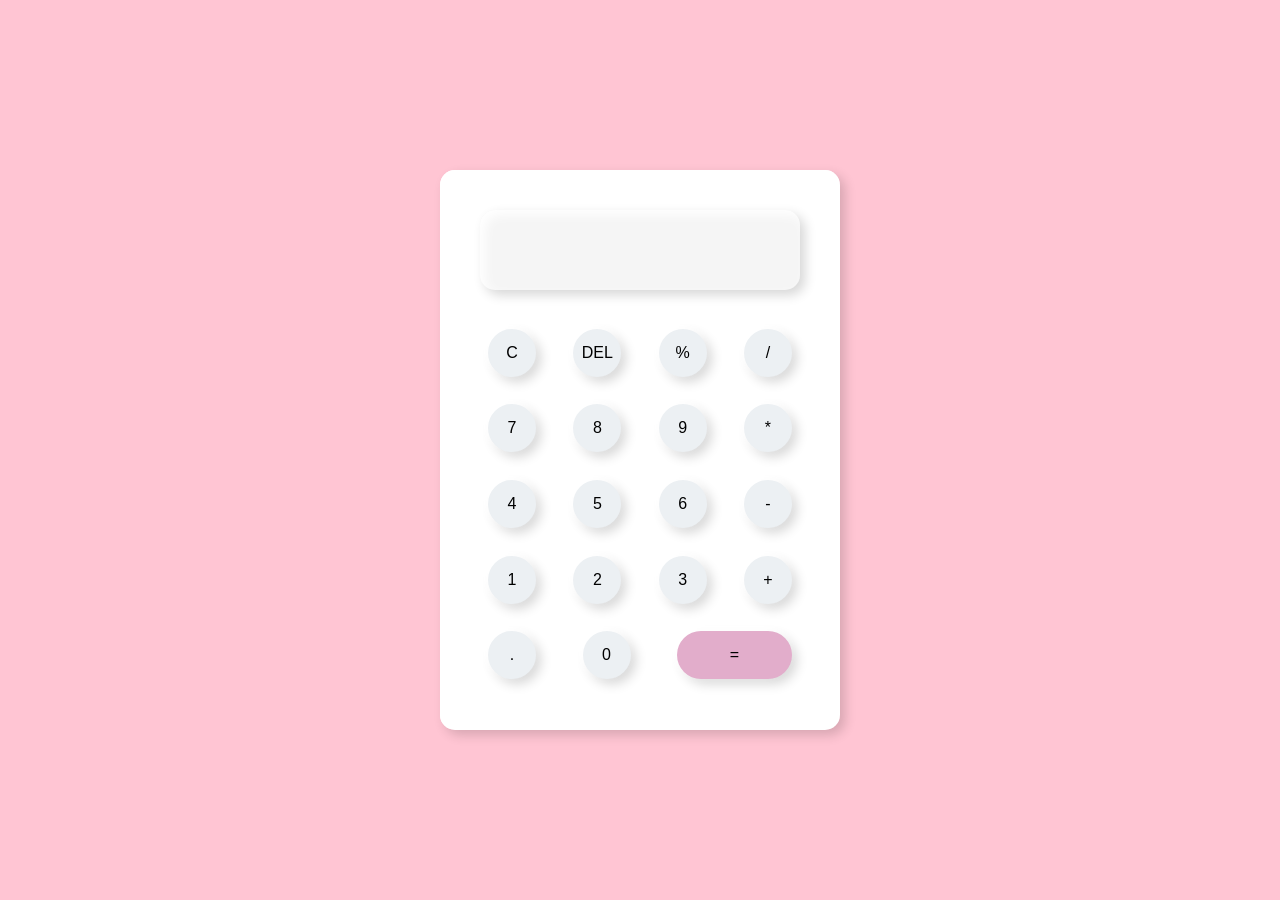
==== miniprojects/calculator/index.html @ 52ec29ca "interface da calculadora" ====
<!DOCTYPE html>
<html lang="en">
<head>
    <meta charset="UTF-8">
    <meta name="viewport" content="width=device-width, initial-scale=1.0">
    <title>Calculadora</title>
    <link rel="stylesheet" href="style.css">
</head>
<body>
    <div class="container">
        <div class="calc">
            <section id="visual"></section>
            <section id="botoes">
                <div id="linhaum">
                    <button>C</button>
                    <button>DEL</button>
                    <button>%</button>
                    <button>/</button>
                </div>
                <div id="linhadois">
                    <button>7</button>
                    <button>8</button>
                    <button>9</button>
                    <button>*</button>
                </div>
                <div id="linhatres">
                    <button>4</button>
                    <button>5</button>
                    <button>6</button>
                    <button>-</button>
                </div>
                <div id="linhaquatro">
                    <button>1</button>
                    <button>2</button>
                    <button>3</button>
                    <button>+</button>
                </div>
                <div id="linhacinco">
                    <button>.</button>
                    <button>0</button>
                    <button id="igual">=</button>
                </div>
            </section>
        </div>
    </div>
</body>
</html>
---- miniprojects/calculator/style.css ----
*{
    margin: 0;
    padding: 0;
}

.container{
    background-color: #ffc5d3;
    height: 100vh;
    display: flex;
    align-items: center;
    justify-content: center;
}

.calc{
    width: 25rem;
    height: 35rem;
    background-color: white;
    border-radius: 15px;
    display: flex;
    align-items: center;
    flex-direction: column;
    box-shadow: inset 5px 5px 12px #ffffff,
                5px 5px 12px rgba(0,0,0,.16);
}

#visual{
    height: 5rem;
    width: 20rem;
    margin-bottom: 30px;
    background-color: #f5f5f5;
    border-radius: 15px;
    margin-top: 40px;
    box-shadow: inset 5px 5px 12px #ffffff,
                5px 5px 12px rgba(0,0,0,.16);
}

#botoes{
    height: 23rem;
    width: 20rem;
    display: flex;
    flex-direction: column;
    gap: 10px;
}

#botoes div{
    display: flex;
    align-items: center;
    justify-content: space-between;
    flex: 1;
}

#botoes #igual{
    width: 115px;
    border-radius: 40px;
    
    background-color: #ecf0f3;
    box-shadow: -5px -5px 12px #ffffff,
                  5px 5px 12px rgba(0,0,0,.16);
                  background-color: rgb(226, 173, 203);
}

#botoes button{
    height: 48px;
    width: 48px;
    background-color: #ecf0f3;
    box-shadow: -5px -5px 12px #ffffff,
                  5px 5px 12px rgba(0,0,0,.16);
                  border: none;
                  border-radius: 50px;
                  margin: 8px;
                  font-size: 16px;
}

#botoes button:hover{
     background-color: rgb(226, 173, 203);
     transition-duration: 0.4s;
}
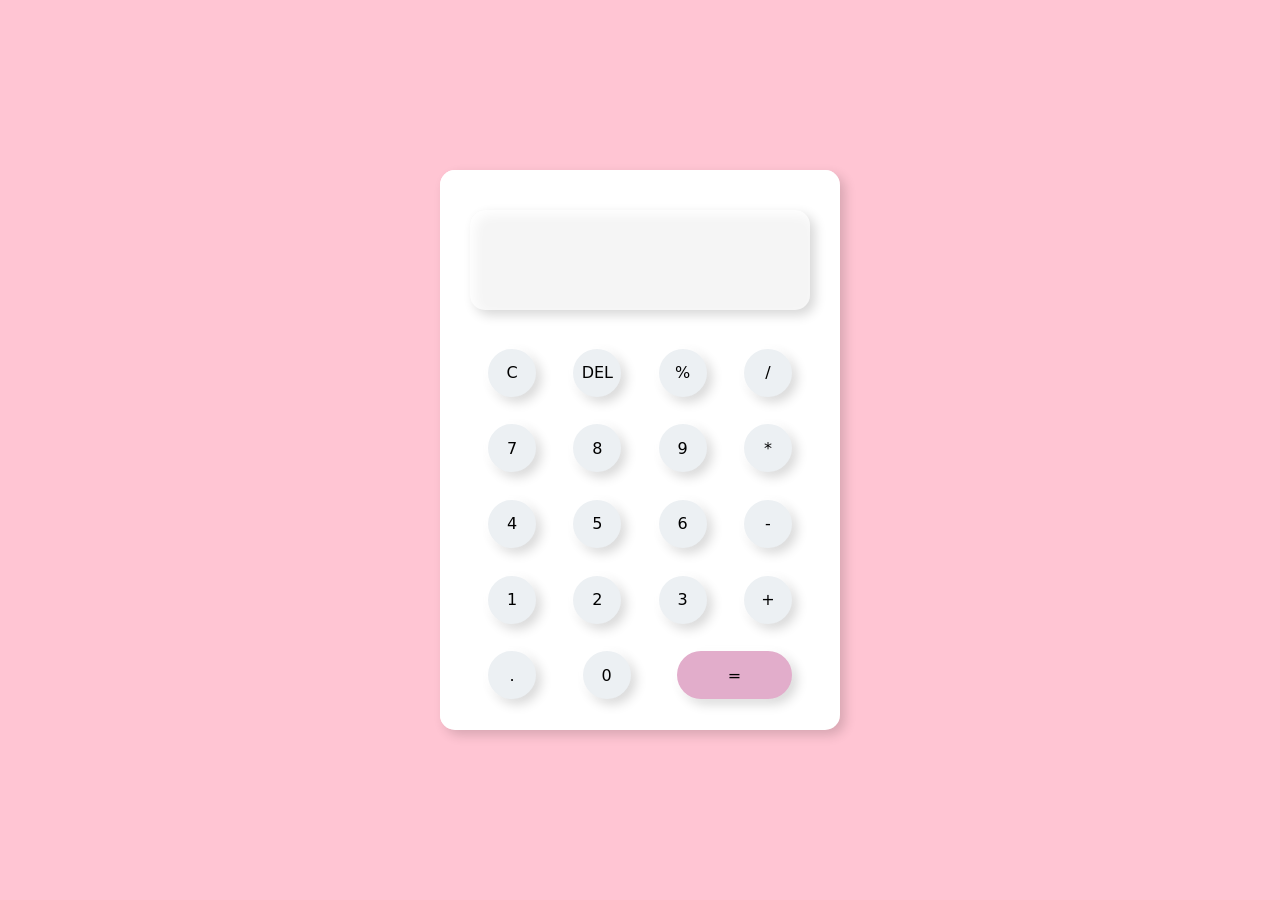
==== commit 32eadd42: "iniciei o JS" ====
--- a/miniprojects/calculator/index.html
+++ b/miniprojects/calculator/index.html
@@ -5,43 +5,46 @@
     <meta name="viewport" content="width=device-width, initial-scale=1.0">
     <title>Calculadora</title>
     <link rel="stylesheet" href="style.css">
-</head>
+    <link href="https://fonts.googleapis.com/css2?family=Montserrat:ital,wght@0,100..900;1,100..900&display=swap" rel="stylesheet">
 <body>
     <div class="container">
         <div class="calc">
-            <section id="visual"></section>
+            <section id="visual">
+
+            </section>
             <section id="botoes">
                 <div id="linhaum">
-                    <button>C</button>
-                    <button>DEL</button>
-                    <button>%</button>
-                    <button>/</button>
+                    <button onclick="clearDisplay()">C</button>
+                    <button onclick="deleteLast()">DEL</button>
+                    <button onclick="MostrarnoDisplay('%')">%</button>
+                    <button id="divisao" onclick="MostrarnoDisplay('/')">/</button>
                 </div>
                 <div id="linhadois">
-                    <button>7</button>
-                    <button>8</button>
-                    <button>9</button>
-                    <button>*</button>
+                    <button onclick="MostrarnoDisplay('7')">7</button>
+                    <button onclick="MostrarnoDisplay('8')">8</button>
+                    <button onclick="MostrarnoDisplay('9')">9</button>
+                    <button id="multip" onclick="MostrarnoDisplay('*')">*</button>
                 </div>
                 <div id="linhatres">
-                    <button>4</button>
-                    <button>5</button>
-                    <button>6</button>
-                    <button>-</button>
+                    <button onclick="MostrarnoDisplay('4')">4</button>
+                    <button onclick="MostrarnoDisplay('5')">5</button>
+                    <button onclick="MostrarnoDisplay('6')">6</button>
+                    <button id="subt" onclick="MostrarnoDisplay('-')">-</button>
                 </div>
                 <div id="linhaquatro">
-                    <button>1</button>
-                    <button>2</button>
-                    <button>3</button>
-                    <button>+</button>
+                    <button onclick="MostrarnoDisplay('1')">1</button>
+                    <button onclick="MostrarnoDisplay('2')">2</button>
+                    <button onclick="MostrarnoDisplay('3')">3</button>
+                    <button id="adição" onclick="MostrarnoDisplay('+')">+</button>
                 </div>
                 <div id="linhacinco">
                     <button>.</button>
                     <button>0</button>
-                    <button id="igual">=</button>
+                    <button id="igual" onclick="Calcular()">=</button>
                 </div>
             </section>
         </div>
     </div>
+    <script src="main.js"></script>
 </body>
 </html>
--- a/miniprojects/calculator/style.css
+++ b/miniprojects/calculator/style.css
@@ -1,6 +1,7 @@
 *{
     margin: 0;
     padding: 0;
+    font-family: system-ui, -apple-system, BlinkMacSystemFont, 'Segoe UI', Roboto, Oxygen, Ubuntu, Cantarell, 'Open Sans', 'Helvetica Neue', sans-serif;
 }
 
 .container{
@@ -32,6 +33,12 @@
     margin-top: 40px;
     box-shadow: inset 5px 5px 12px #ffffff,
                 5px 5px 12px rgba(0,0,0,.16);
+    font-size: 2rem;
+    text-align: right;
+    padding: 10px;
+    display: flex;
+    align-items: center; /* centraliza verticalmente */
+    justify-content: flex-end; /* joga pro lado direito */
 }
 
 #botoes{
